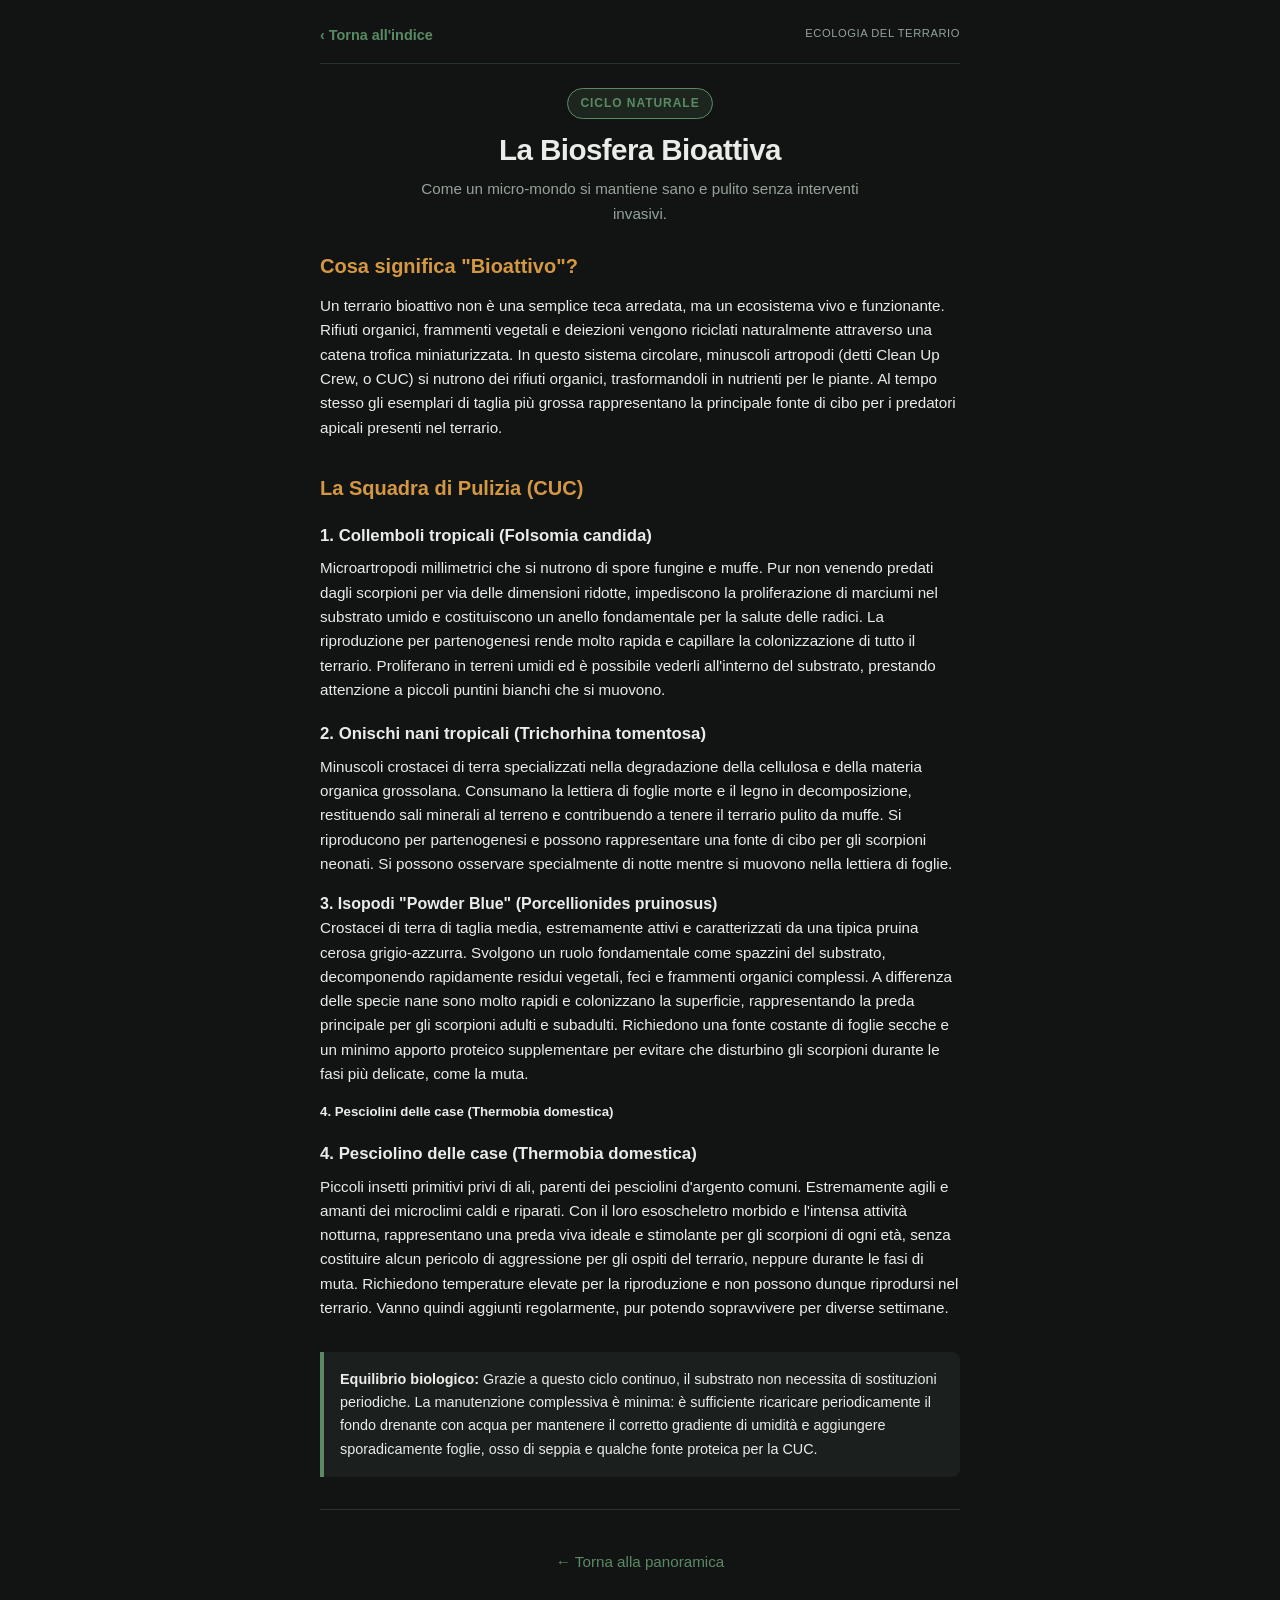
==== bioattivo.html @ d05fe0d4 "Update bioattivo.html" ====
<!DOCTYPE html>
<html lang="it">
<head>
  <meta charset="UTF-8">
  <meta name="viewport" content="width=device-width, initial-scale=1.0">
  <title>L'Ecosistema Bioattivo • Microfauna</title>
  <link rel="stylesheet" href="css/style.css">
</head>
<body>

  <div class="container page-content">
    <nav class="top-nav-bar">
      <a href="index.html" class="back-link">‹ Torna all'indice</a>
      <span class="status-label">Ecologia del Terrario</span>
    </nav>

    <header style="padding-top: 0;">
      <span class="badge-tag">Ciclo Naturale</span>
      <h1>La Biosfera Bioattiva</h1>
      <p class="subtitle">Come un micro-mondo si mantiene sano e pulito senza interventi invasivi.</p>
    </header>

    <main>
      <section>
        <h2>Cosa significa "Bioattivo"?</h2>
        <p>
          Un terrario bioattivo non è una semplice teca arredata, ma un ecosistema vivo e funzionante. 
          Rifiuti organici, frammenti vegetali e deiezioni vengono riciclati naturalmente attraverso 
          una catena trofica miniaturizzata.
          In questo sistema circolare, minuscoli artropodi (detti Clean Up Crew, o CUC) si nutrono dei 
          rifiuti organici, trasformandoli in nutrienti per le piante. Al tempo stesso gli esemplari di 
          taglia più grossa rappresentano la principale fonte di cibo per i predatori apicali presenti 
          nel terrario.
        </p>
      </section>

      <section>
        <h2>La Squadra di Pulizia (CUC)</h2>
        <h3>1. Collemboli tropicali (Folsomia candida)</h3>
        <p>
          Microartropodi millimetrici che si nutrono di spore fungine e muffe. Pur non venendo predati dagli scorpioni per via delle dimensioni ridotte, impediscono la proliferazione di marciumi nel substrato umido e costituiscono un anello fondamentale per la salute delle radici. La riproduzione per partenogenesi rende molto rapida e capillare la colonizzazione di tutto il terrario. Proliferano in terreni umidi ed è possibile vederli all'interno del substrato, prestando attenzione a piccoli puntini bianchi che si muovono. 
        </p>

        <h3>2. Onischi nani tropicali (Trichorhina tomentosa)</h3>
        <p>
          Minuscoli crostacei di terra specializzati nella degradazione della cellulosa e della materia organica grossolana. Consumano la lettiera di foglie morte e il legno in decomposizione, restituendo sali minerali al terreno e contribuendo a tenere il terrario pulito da muffe. Si riproducono per partenogenesi e possono rappresentare una fonte di cibo per gli scorpioni neonati. Si possono osservare specialmente di notte mentre si muovono nella lettiera di foglie.
        </p>

        <h4>3. Isopodi "Powder Blue" (Porcellionides pruinosus)</h4>
        <p>
          Crostacei di terra di taglia media, estremamente attivi e caratterizzati da una tipica pruina cerosa grigio-azzurra. Svolgono un ruolo fondamentale come spazzini del substrato, decomponendo rapidamente residui vegetali, feci e frammenti organici complessi. A differenza delle specie nane sono molto rapidi e colonizzano la superficie, rappresentando la preda principale per gli scorpioni adulti e subadulti. Richiedono una fonte costante di foglie secche e un minimo apporto proteico supplementare per evitare che disturbino gli scorpioni durante le fasi più delicate, come la muta.
        </p>

        <h5>4. Pesciolini delle case (Thermobia domestica)</h5>
        <p>
          <h3>4. Pesciolino delle case (Thermobia domestica)</h3>
        <p>
          Piccoli insetti primitivi privi di ali, parenti dei pesciolini d'argento comuni. Estremamente agili e amanti dei microclimi caldi e riparati. Con il loro esoscheletro morbido e l'intensa attività notturna, rappresentano una preda viva ideale e stimolante per gli scorpioni di ogni età, senza costituire alcun pericolo di aggressione per gli ospiti del terrario, neppure durante le fasi di muta. Richiedono temperature elevate per la riproduzione e non possono dunque riprodursi nel terrario. Vanno quindi aggiunti regolarmente, pur potendo sopravvivere per diverse settimane.
        </p>
      </section>

      <div class="callout-box">
        <strong>Equilibrio biologico:</strong> Grazie a questo ciclo continuo, il substrato non necessita di sostituzioni periodiche. La manutenzione complessiva è minima: è sufficiente ricaricare periodicamente il fondo drenante con acqua per mantenere il corretto gradiente di umidità e aggiungere sporadicamente foglie, osso di seppia e qualche fonte proteica per la CUC.
      </div>
    </main>

    <footer>
      <p><a href="index.html" style="color: var(--accent-moss); text-decoration: none;">← Torna alla panoramica</a></p>
    </footer>
  </div>

  <script src="js/main.js"></script>
</body>
</html>
---- css/style.css ----
/* ============================================================
   VARIABILI E RESET GLOBALE
   ============================================================ */
:root {
  --bg-primary: #121413;       /* Sfondo principale profondo */
  --bg-card: #1b1f1d;          /* Colore schede/card */
  --bg-card-hover: #232926;
  --accent-moss: #5a8a64;      /* Verde muschio */
  --accent-amber: #d49842;     /* Ambra / terracotta */
  --accent-slate: #7a8c82;     /* Grigio ardesia chiaro */
  --text-primary: #e9ece8;     /* Testo ad alto contrasto per smartphone */
  --text-muted: #95a39a;       /* Testo secondario */
  --border-subtle: #29332e;    /* Bordi divisori discreti */
  --font-family: -apple-system, BlinkMacSystemFont, "Segoe UI", Roboto, Helvetica, Arial, sans-serif;
  --radius-sm: 8px;
  --radius-md: 14px;
  --radius-lg: 20px;
  --shadow-subtle: 0 4px 20px rgba(0, 0, 0, 0.35);
}

* {
  box-sizing: border-box;
  margin: 0;
  padding: 0;
}

body {
  font-family: var(--font-family);
  background-color: var(--bg-primary);
  color: var(--text-primary);
  line-height: 1.6;
  -webkit-font-smoothing: antialiased;
}

/* ============================================================
   LAYOUT CONTAINER (MOBILE-FIRST)
   ============================================================ */
.container {
  max-width: 680px;
  margin: 0 auto;
  padding: 1.5rem 1.25rem 4rem 1.25rem;
}

/* ============================================================
   HEADER & TITOLI
   ============================================================ */
header {
  text-align: center;
  padding: 1.5rem 0;
}

.badge-tag {
  display: inline-block;
  padding: 0.3rem 0.8rem;
  background-color: rgba(90, 138, 100, 0.15);
  border: 1px solid var(--accent-moss);
  color: var(--accent-moss);
  font-size: 0.75rem;
  text-transform: uppercase;
  letter-spacing: 0.08em;
  font-weight: 700;
  border-radius: 999px;
  margin-bottom: 0.85rem;
}

header h1 {
  font-size: 1.85rem;
  font-weight: 700;
  letter-spacing: -0.02em;
  line-height: 1.25;
  color: var(--text-primary);
  margin-bottom: 0.5rem;
}

header p.subtitle {
  color: var(--text-muted);
  font-size: 0.95rem;
  max-width: 480px;
  margin: 0 auto;
}

/* ============================================================
   STATUS PILL (PARAMETRI RAPIDI)
   ============================================================ */
.status-pill-grid {
  display: grid;
  grid-template-columns: repeat(2, 1fr); /* Griglia 2x2 simmetrica */
  gap: 0.75rem;
  margin: 1.5rem 0;
}

.status-pill {
  background-color: var(--bg-card);
  border: 1px solid var(--border-subtle);
  border-radius: var(--radius-sm);
  padding: 0.7rem 0.4rem;
  text-align: center;
}

.status-label {
  font-size: 0.7rem;
  color: var(--text-muted);
  text-transform: uppercase;
  letter-spacing: 0.05em;
  display: block;
  margin-bottom: 0.2rem;
}

.status-val {
  font-size: 0.85rem;
  font-weight: 600;
  color: var(--accent-amber);
}

/* ============================================================
   CARD DI NAVIGAZIONE (HOME)
   ============================================================ */
.nav-menu {
  display: flex;
  flex-direction: column;
  gap: 1rem;
  margin-top: 1rem;
}

.nav-card {
  display: flex;
  align-items: center;
  background-color: var(--bg-card);
  border: 1px solid var(--border-subtle);
  border-radius: var(--radius-md);
  padding: 1.15rem;
  text-decoration: none;
  color: inherit;
  box-shadow: var(--shadow-subtle);
  transition: transform 0.15s ease, background-color 0.15s ease, border-color 0.15s ease;
}

.nav-card:active {
  transform: scale(0.98);
}

@media (hover: hover) {
  .nav-card:hover {
    background-color: var(--bg-card-hover);
    border-color: var(--accent-moss);
    transform: translateY(-2px);
  }
}

.nav-card-icon {
  width: 48px;
  height: 48px;
  min-width: 48px;
  background-color: rgba(90, 138, 100, 0.12);
  color: var(--accent-moss);
  border-radius: var(--radius-sm);
  display: flex;
  align-items: center;
  justify-content: center;
  font-size: 1.4rem;
  margin-right: 1rem;
}

.nav-card-body {
  flex: 1;
}

.nav-card-body h2 {
  font-size: 1.05rem;
  font-weight: 600;
  margin-bottom: 0.2rem;
  color: var(--text-primary);
}

.nav-card-body p {
  font-size: 0.85rem;
  color: var(--text-muted);
  line-height: 1.35;
}

.nav-card-arrow {
  color: var(--accent-slate);
  font-size: 1.3rem;
  padding-left: 0.5rem;
}

/* ============================================================
   NAVIGAZIONE INTERNA & CONTENUTI ARTICOLI
   ============================================================ */
.top-nav-bar {
  display: flex;
  align-items: center;
  justify-content: space-between;
  padding-bottom: 1rem;
  border-bottom: 1px solid var(--border-subtle);
  margin-bottom: 1.5rem;
}

.back-link {
  display: inline-flex;
  align-items: center;
  gap: 0.4rem;
  color: var(--accent-moss);
  text-decoration: none;
  font-size: 0.9rem;
  font-weight: 600;
}

.page-content section {
  margin-bottom: 2rem;
}

.page-content h2 {
  font-size: 1.25rem;
  font-weight: 700;
  color: var(--accent-amber);
  margin-bottom: 0.75rem;
}

.page-content h3 {
  font-size: 1.05rem;
  font-weight: 600;
  color: var(--text-primary);
  margin: 1.2rem 0 0.4rem 0;
}

.page-content p {
  margin-bottom: 0.9rem;
  color: var(--text-primary);
  font-size: 0.95rem;
}

.page-content ul, .page-content ol {
  margin: 0.5rem 0 1.2rem 1.3rem;
  font-size: 0.95rem;
}

.page-content li {
  margin-bottom: 0.35rem;
}

.callout-box {
  background-color: var(--bg-card);
  border-left: 4px solid var(--accent-moss);
  border-radius: 0 var(--radius-sm) var(--radius-sm) 0;
  padding: 1rem;
  margin: 1.25rem 0;
  font-size: 0.9rem;
}

/* ============================================================
   TIMELINE (DIARIO DEGLI ESCURSIONISTI)
   ============================================================ */
.timeline {
  position: relative;
  margin: 1.5rem 0;
  padding-left: 1.5rem;
  border-left: 2px solid var(--border-subtle);
}

.timeline-entry {
  position: relative;
  margin-bottom: 2rem;
}

.timeline-dot {
  position: absolute;
  left: calc(-1.5rem - 6px);
  top: 4px;
  width: 10px;
  height: 10px;
  border-radius: 50%;
  background-color: var(--accent-amber);
  box-shadow: 0 0 0 4px var(--bg-primary);
}

.timeline-date {
  font-size: 0.75rem;
  text-transform: uppercase;
  letter-spacing: 0.08em;
  color: var(--accent-amber);
  font-weight: 700;
  margin-bottom: 0.25rem;
}

.timeline-title {
  font-size: 1.1rem;
  font-weight: 600;
  margin-bottom: 0.4rem;
}

/* ============================================================
   FOOTER
   ============================================================ */
footer {
  text-align: center;
  padding: 2.5rem 0 1rem 0;
  border-top: 1px solid var(--border-subtle);
  margin-top: 2rem;
  font-size: 0.8rem;
  color: var(--text-muted);
}
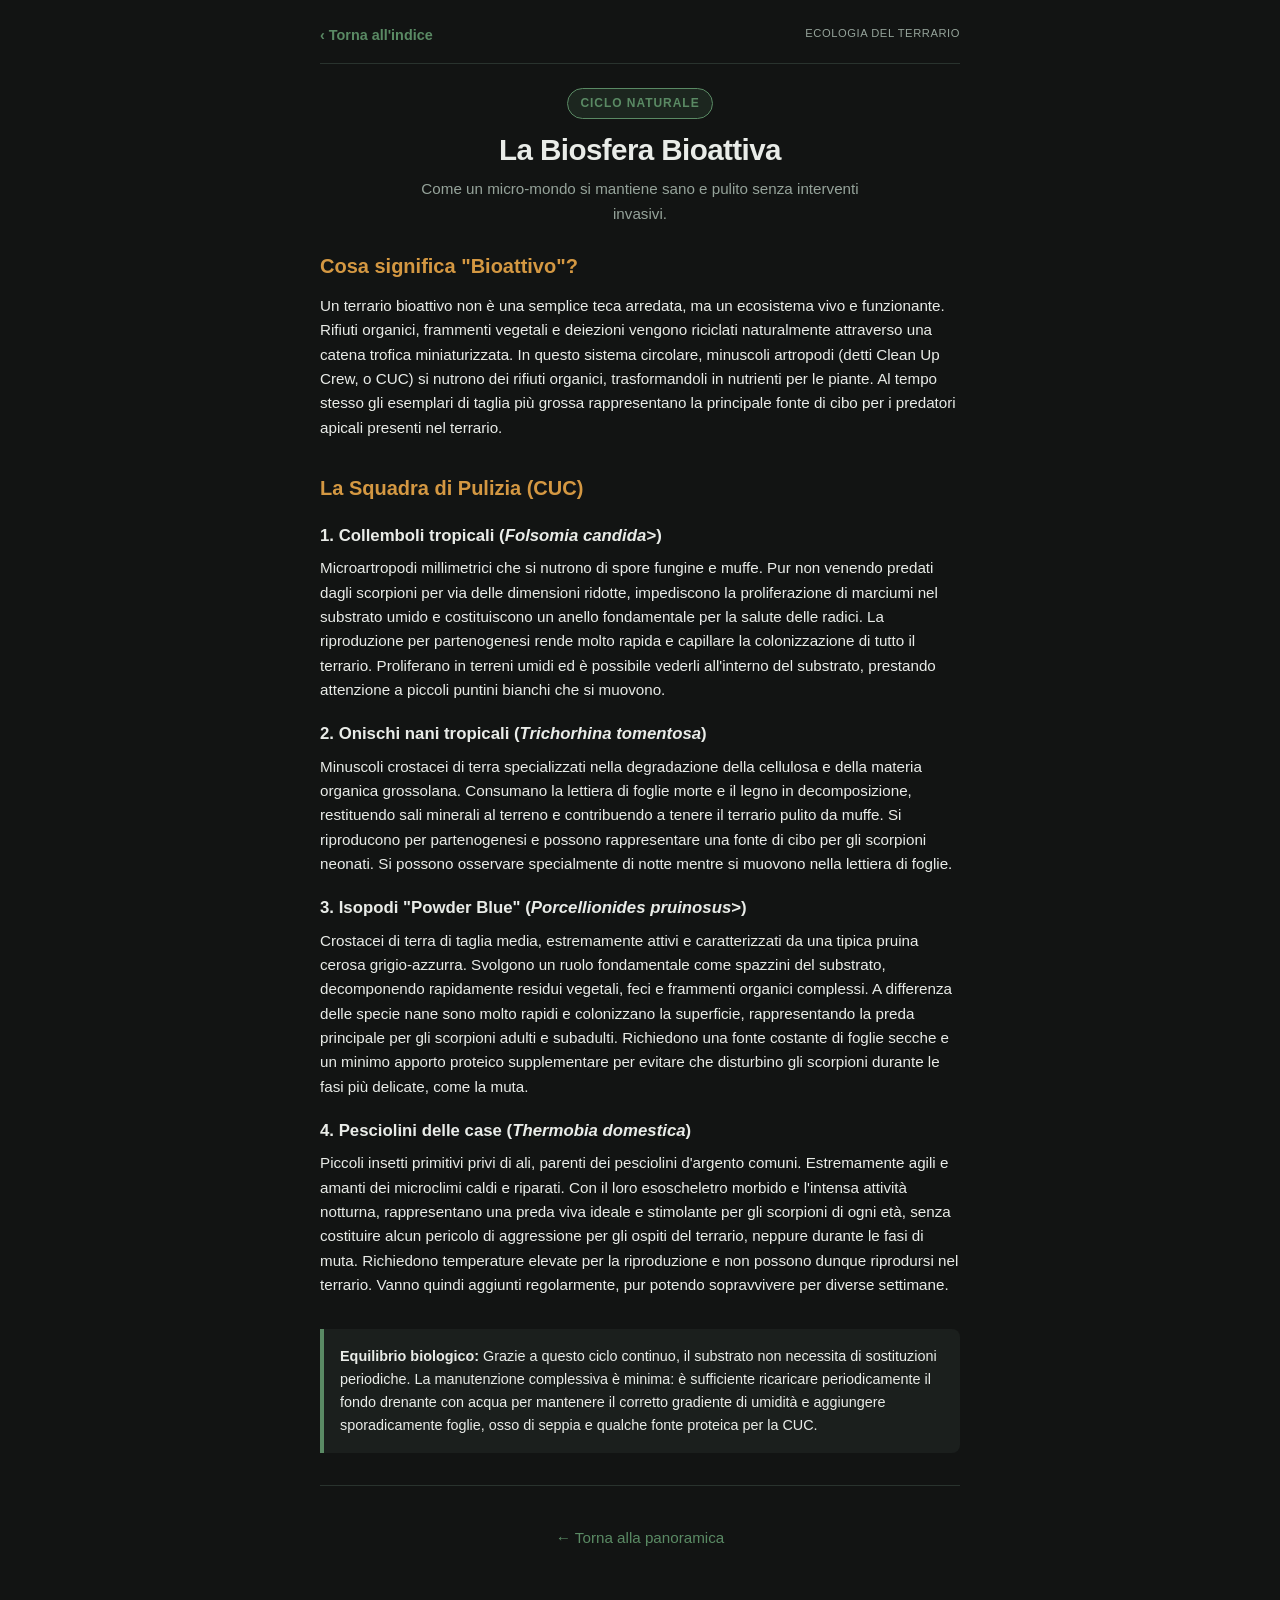
==== commit 7403284b: "Update bioattivo.html" ====
--- a/bioattivo.html
+++ b/bioattivo.html
@@ -36,24 +36,22 @@
 
       <section>
         <h2>La Squadra di Pulizia (CUC)</h2>
-        <h3>1. Collemboli tropicali (Folsomia candida)</h3>
+        <h3>1. Collemboli tropicali (<em>Folsomia candida</em>>)</h3>
         <p>
           Microartropodi millimetrici che si nutrono di spore fungine e muffe. Pur non venendo predati dagli scorpioni per via delle dimensioni ridotte, impediscono la proliferazione di marciumi nel substrato umido e costituiscono un anello fondamentale per la salute delle radici. La riproduzione per partenogenesi rende molto rapida e capillare la colonizzazione di tutto il terrario. Proliferano in terreni umidi ed è possibile vederli all'interno del substrato, prestando attenzione a piccoli puntini bianchi che si muovono. 
         </p>
 
-        <h3>2. Onischi nani tropicali (Trichorhina tomentosa)</h3>
+        <h3>2. Onischi nani tropicali (<em>Trichorhina tomentosa</em>)</h3>
         <p>
           Minuscoli crostacei di terra specializzati nella degradazione della cellulosa e della materia organica grossolana. Consumano la lettiera di foglie morte e il legno in decomposizione, restituendo sali minerali al terreno e contribuendo a tenere il terrario pulito da muffe. Si riproducono per partenogenesi e possono rappresentare una fonte di cibo per gli scorpioni neonati. Si possono osservare specialmente di notte mentre si muovono nella lettiera di foglie.
         </p>
 
-        <h4>3. Isopodi "Powder Blue" (Porcellionides pruinosus)</h4>
+        <h3>3. Isopodi "Powder Blue" (<em>Porcellionides pruinosus</em>>)</h3>
         <p>
           Crostacei di terra di taglia media, estremamente attivi e caratterizzati da una tipica pruina cerosa grigio-azzurra. Svolgono un ruolo fondamentale come spazzini del substrato, decomponendo rapidamente residui vegetali, feci e frammenti organici complessi. A differenza delle specie nane sono molto rapidi e colonizzano la superficie, rappresentando la preda principale per gli scorpioni adulti e subadulti. Richiedono una fonte costante di foglie secche e un minimo apporto proteico supplementare per evitare che disturbino gli scorpioni durante le fasi più delicate, come la muta.
         </p>
 
-        <h5>4. Pesciolini delle case (Thermobia domestica)</h5>
-        <p>
-          <h3>4. Pesciolino delle case (Thermobia domestica)</h3>
+        <h3>4. Pesciolini delle case (<em>Thermobia domestica</em>)</h3>
         <p>
           Piccoli insetti primitivi privi di ali, parenti dei pesciolini d'argento comuni. Estremamente agili e amanti dei microclimi caldi e riparati. Con il loro esoscheletro morbido e l'intensa attività notturna, rappresentano una preda viva ideale e stimolante per gli scorpioni di ogni età, senza costituire alcun pericolo di aggressione per gli ospiti del terrario, neppure durante le fasi di muta. Richiedono temperature elevate per la riproduzione e non possono dunque riprodursi nel terrario. Vanno quindi aggiunti regolarmente, pur potendo sopravvivere per diverse settimane.
         </p>
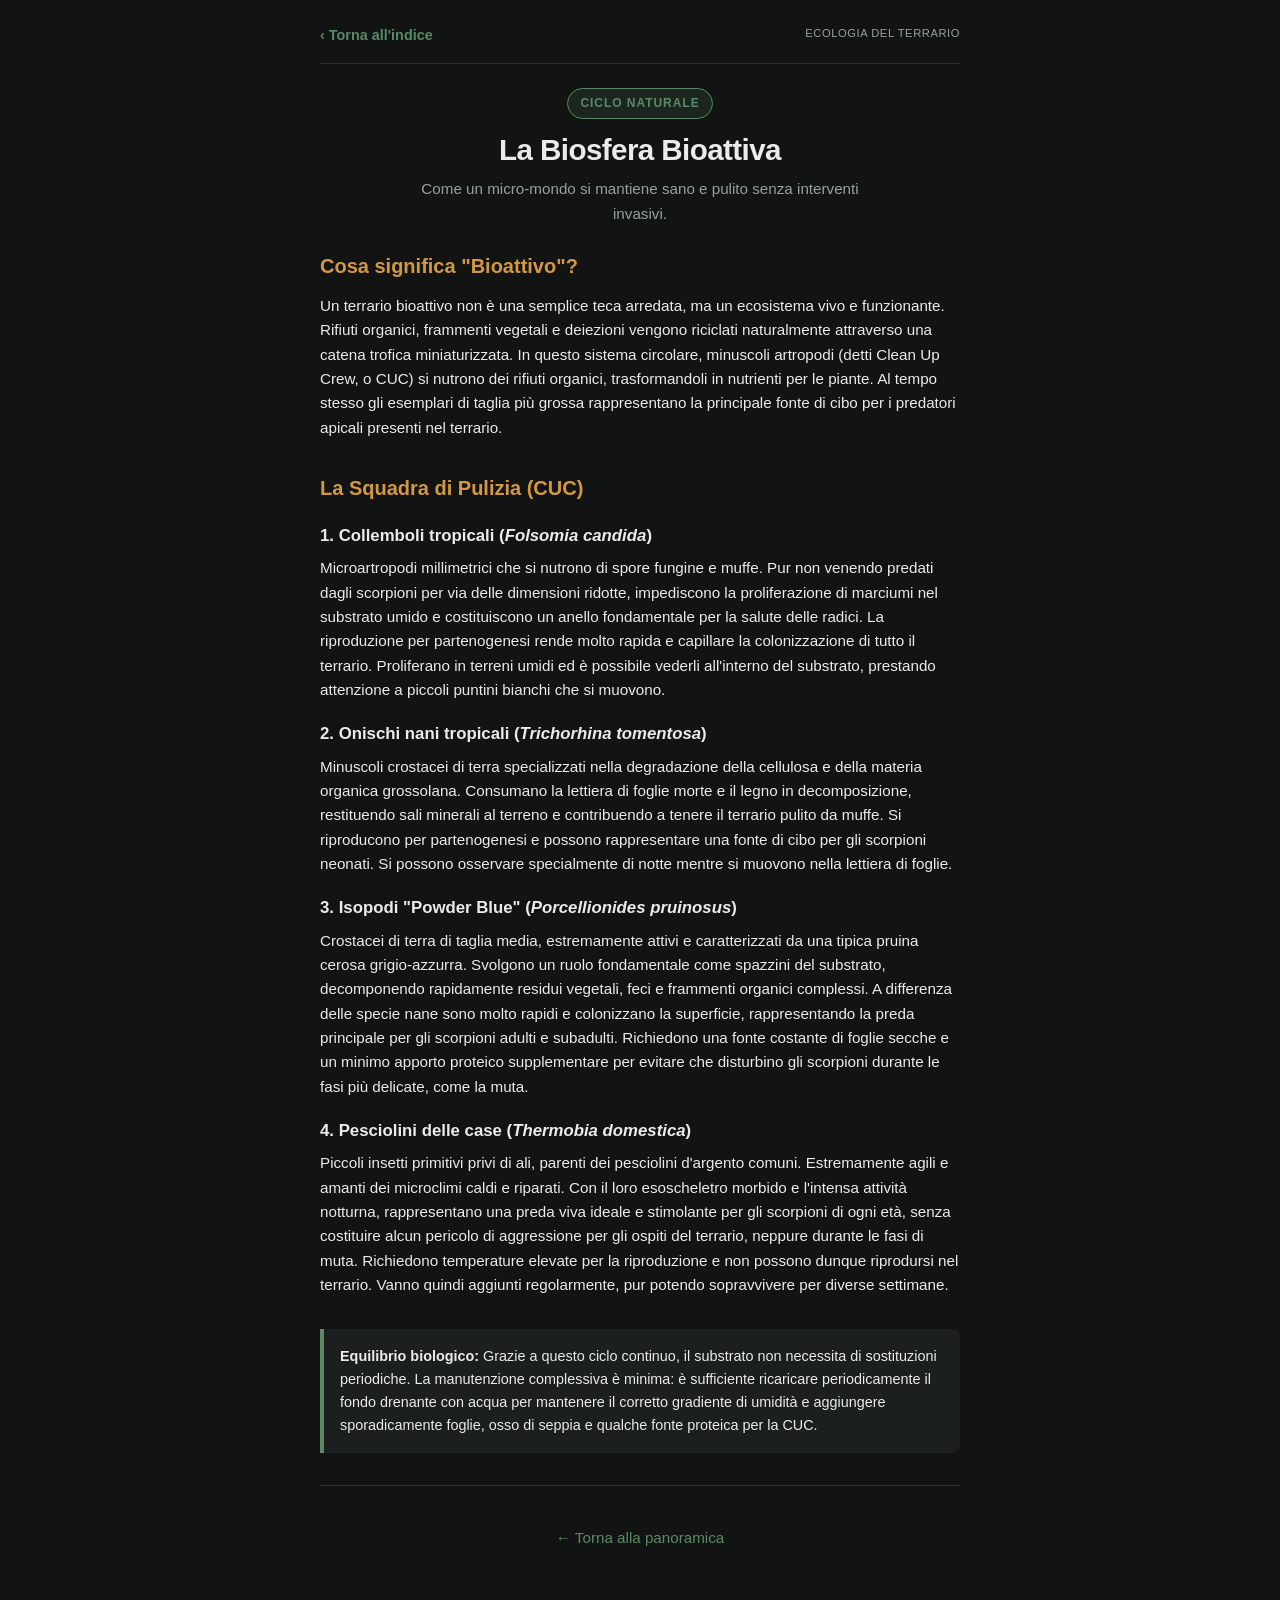
==== commit c7d5b9fe: "Update bioattivo.html" ====
--- a/bioattivo.html
+++ b/bioattivo.html
@@ -36,7 +36,7 @@
 
       <section>
         <h2>La Squadra di Pulizia (CUC)</h2>
-        <h3>1. Collemboli tropicali (<em>Folsomia candida</em>>)</h3>
+        <h3>1. Collemboli tropicali (<em>Folsomia candida</em>)</h3>
         <p>
           Microartropodi millimetrici che si nutrono di spore fungine e muffe. Pur non venendo predati dagli scorpioni per via delle dimensioni ridotte, impediscono la proliferazione di marciumi nel substrato umido e costituiscono un anello fondamentale per la salute delle radici. La riproduzione per partenogenesi rende molto rapida e capillare la colonizzazione di tutto il terrario. Proliferano in terreni umidi ed è possibile vederli all'interno del substrato, prestando attenzione a piccoli puntini bianchi che si muovono. 
         </p>
@@ -46,7 +46,7 @@
           Minuscoli crostacei di terra specializzati nella degradazione della cellulosa e della materia organica grossolana. Consumano la lettiera di foglie morte e il legno in decomposizione, restituendo sali minerali al terreno e contribuendo a tenere il terrario pulito da muffe. Si riproducono per partenogenesi e possono rappresentare una fonte di cibo per gli scorpioni neonati. Si possono osservare specialmente di notte mentre si muovono nella lettiera di foglie.
         </p>
 
-        <h3>3. Isopodi "Powder Blue" (<em>Porcellionides pruinosus</em>>)</h3>
+        <h3>3. Isopodi "Powder Blue" (<em>Porcellionides pruinosus</em>)</h3>
         <p>
           Crostacei di terra di taglia media, estremamente attivi e caratterizzati da una tipica pruina cerosa grigio-azzurra. Svolgono un ruolo fondamentale come spazzini del substrato, decomponendo rapidamente residui vegetali, feci e frammenti organici complessi. A differenza delle specie nane sono molto rapidi e colonizzano la superficie, rappresentando la preda principale per gli scorpioni adulti e subadulti. Richiedono una fonte costante di foglie secche e un minimo apporto proteico supplementare per evitare che disturbino gli scorpioni durante le fasi più delicate, come la muta.
         </p>
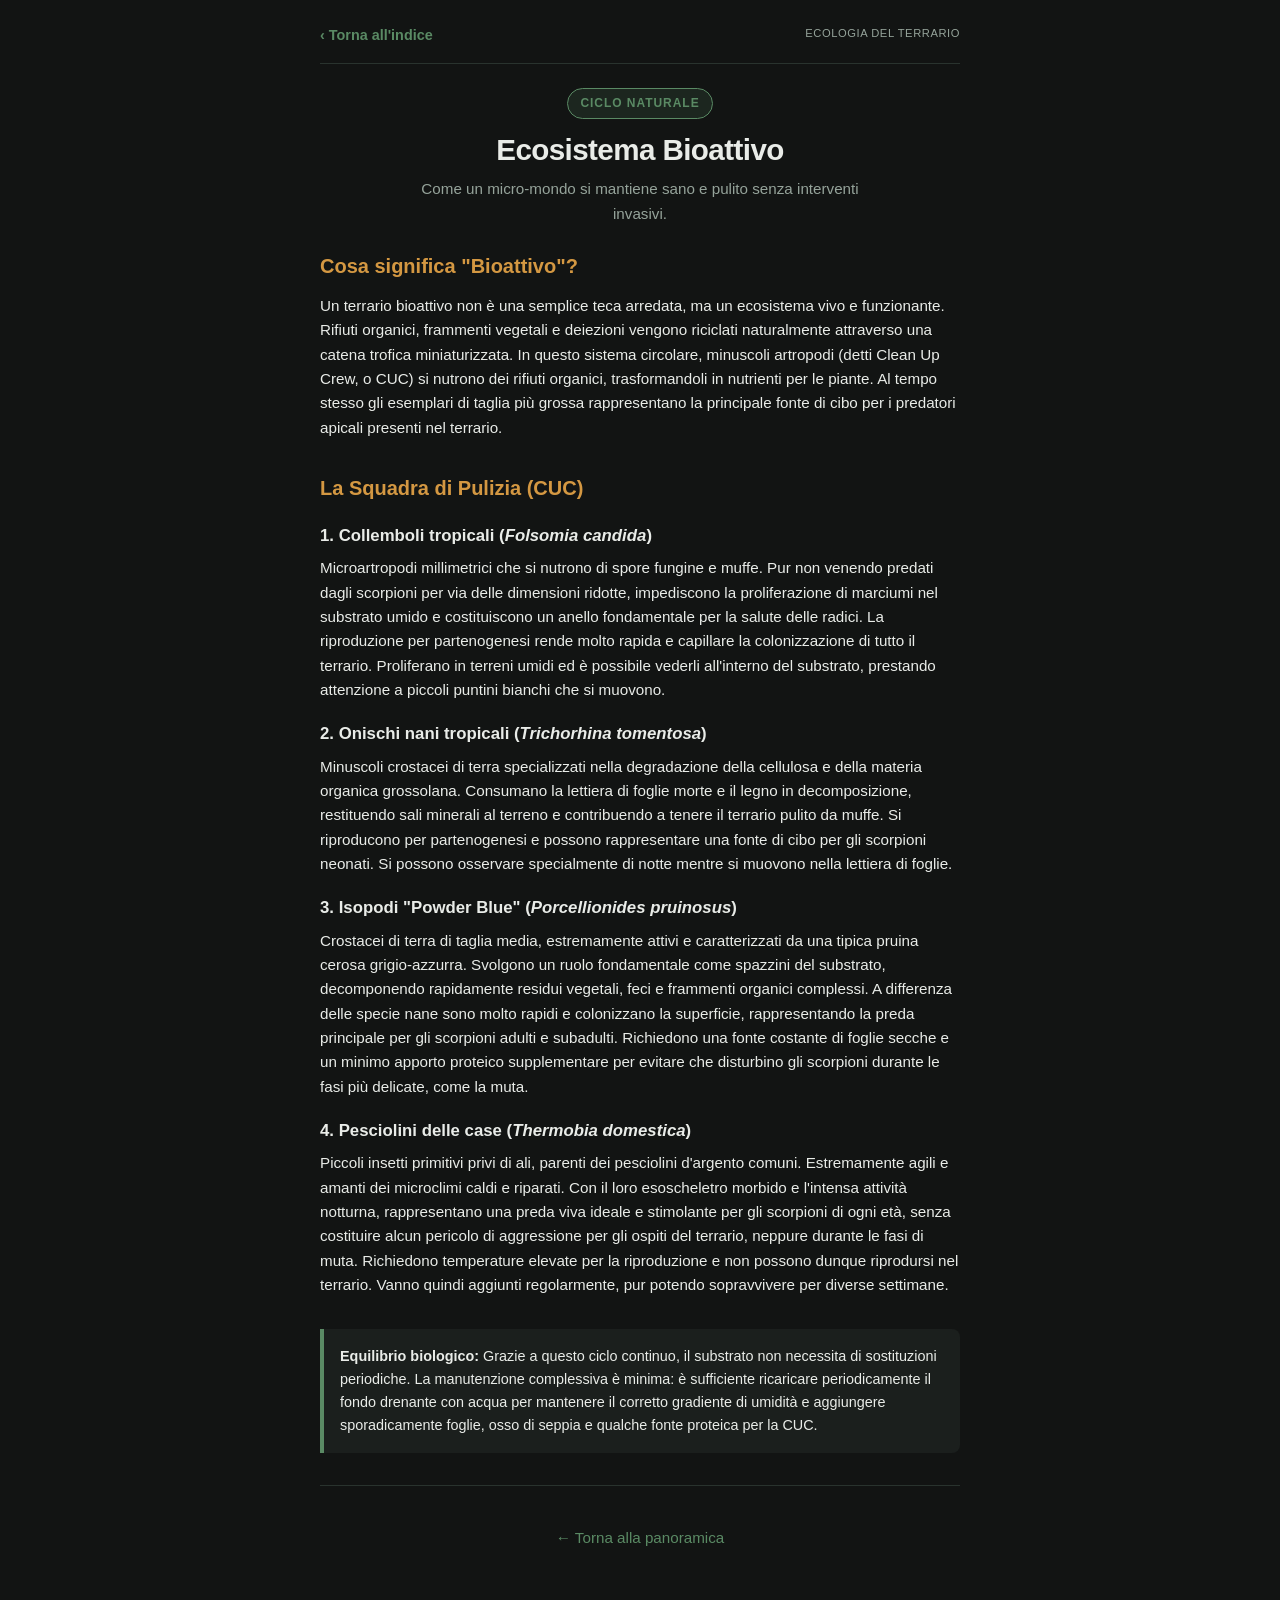
==== commit d0bde733: "Update bioattivo.html" ====
--- a/bioattivo.html
+++ b/bioattivo.html
@@ -16,7 +16,7 @@
 
     <header style="padding-top: 0;">
       <span class="badge-tag">Ciclo Naturale</span>
-      <h1>La Biosfera Bioattiva</h1>
+      <h1>Ecosistema Bioattivo</h1>
       <p class="subtitle">Come un micro-mondo si mantiene sano e pulito senza interventi invasivi.</p>
     </header>
 
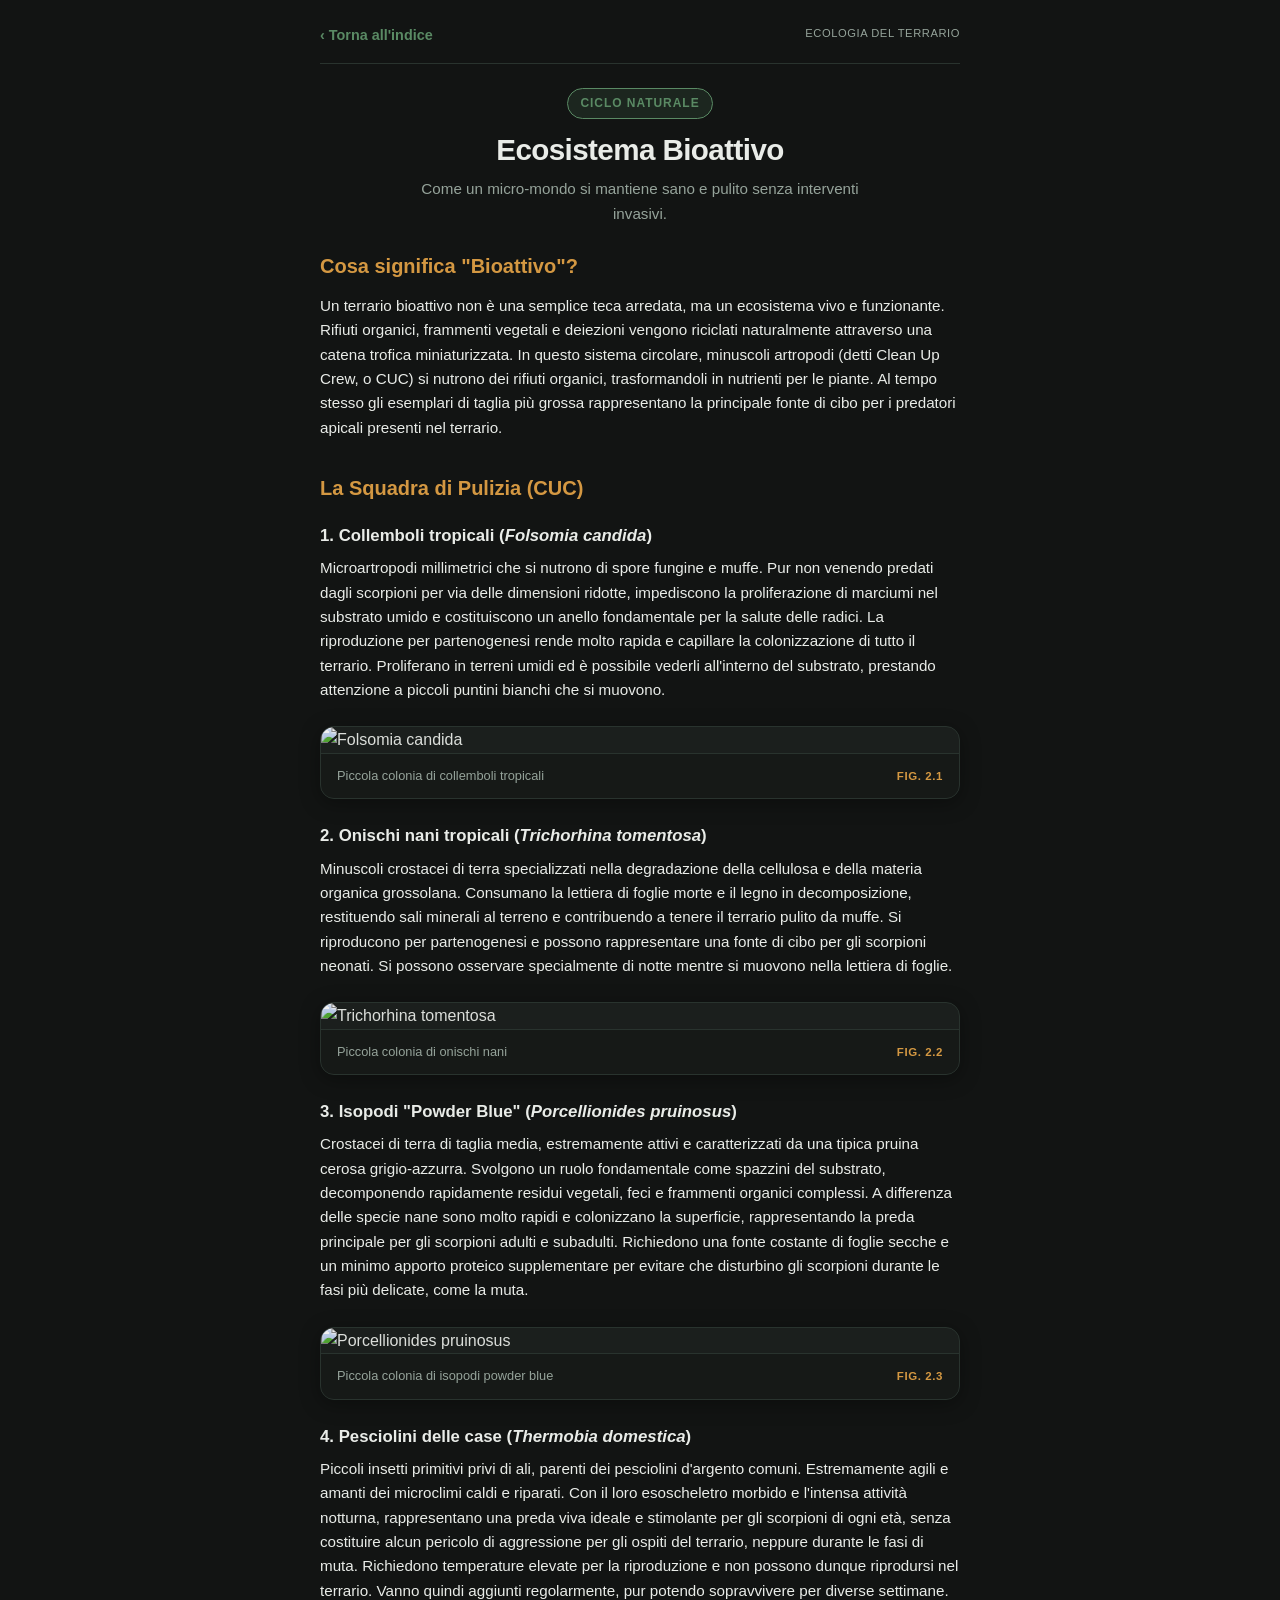
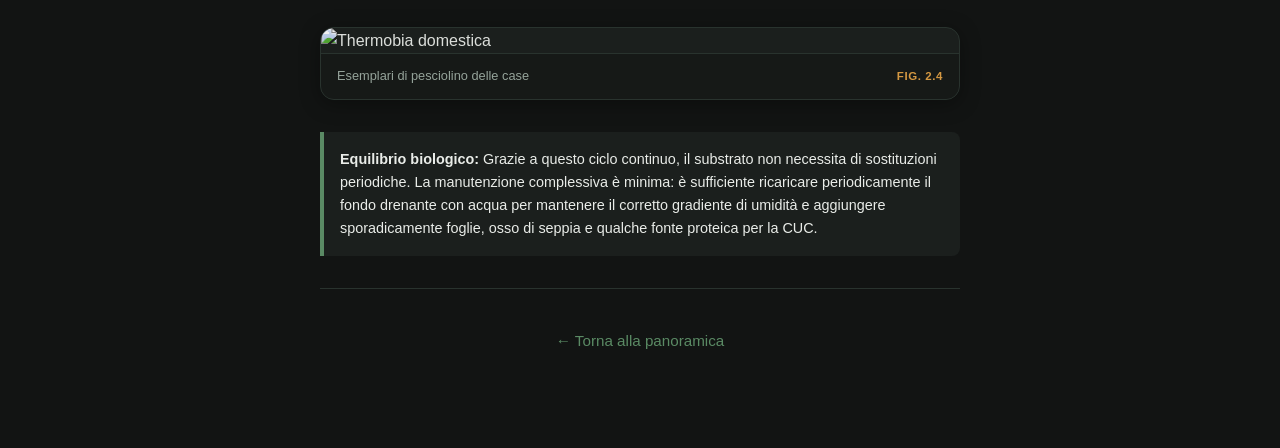
==== commit d93e8adf: "Update bioattivo.html" ====
--- a/bioattivo.html
+++ b/bioattivo.html
@@ -40,21 +40,49 @@
         <p>
           Microartropodi millimetrici che si nutrono di spore fungine e muffe. Pur non venendo predati dagli scorpioni per via delle dimensioni ridotte, impediscono la proliferazione di marciumi nel substrato umido e costituiscono un anello fondamentale per la salute delle radici. La riproduzione per partenogenesi rende molto rapida e capillare la colonizzazione di tutto il terrario. Proliferano in terreni umidi ed è possibile vederli all'interno del substrato, prestando attenzione a piccoli puntini bianchi che si muovono. 
         </p>
+        <figure class="field-figure">
+          <img src="img/collemboli.jpg" alt="Folsomia candida" loading="lazy">
+          <figcaption class="field-caption">
+            <span>Piccola colonia di collemboli tropicali</span>
+            <span class="fig-id">Fig. 2.1</span>
+          </figcaption>
+        </figure>
 
         <h3>2. Onischi nani tropicali (<em>Trichorhina tomentosa</em>)</h3>
         <p>
           Minuscoli crostacei di terra specializzati nella degradazione della cellulosa e della materia organica grossolana. Consumano la lettiera di foglie morte e il legno in decomposizione, restituendo sali minerali al terreno e contribuendo a tenere il terrario pulito da muffe. Si riproducono per partenogenesi e possono rappresentare una fonte di cibo per gli scorpioni neonati. Si possono osservare specialmente di notte mentre si muovono nella lettiera di foglie.
         </p>
+        <figure class="field-figure">
+          <img src="img/onischi_bianchi.jpg" alt="Trichorhina tomentosa" loading="lazy">
+          <figcaption class="field-caption">
+            <span>Piccola colonia di onischi nani</span>
+            <span class="fig-id">Fig. 2.2</span>
+          </figcaption>
+        </figure>
 
         <h3>3. Isopodi "Powder Blue" (<em>Porcellionides pruinosus</em>)</h3>
         <p>
           Crostacei di terra di taglia media, estremamente attivi e caratterizzati da una tipica pruina cerosa grigio-azzurra. Svolgono un ruolo fondamentale come spazzini del substrato, decomponendo rapidamente residui vegetali, feci e frammenti organici complessi. A differenza delle specie nane sono molto rapidi e colonizzano la superficie, rappresentando la preda principale per gli scorpioni adulti e subadulti. Richiedono una fonte costante di foglie secche e un minimo apporto proteico supplementare per evitare che disturbino gli scorpioni durante le fasi più delicate, come la muta.
         </p>
+        <figure class="field-figure">
+          <img src="img/porcellionides-pruinosus-powder-blue.jpg" alt="Porcellionides pruinosus" loading="lazy">
+          <figcaption class="field-caption">
+            <span>Piccola colonia di isopodi powder blue</span>
+            <span class="fig-id">Fig. 2.3</span>
+          </figcaption>
+        </figure>
 
         <h3>4. Pesciolini delle case (<em>Thermobia domestica</em>)</h3>
         <p>
           Piccoli insetti primitivi privi di ali, parenti dei pesciolini d'argento comuni. Estremamente agili e amanti dei microclimi caldi e riparati. Con il loro esoscheletro morbido e l'intensa attività notturna, rappresentano una preda viva ideale e stimolante per gli scorpioni di ogni età, senza costituire alcun pericolo di aggressione per gli ospiti del terrario, neppure durante le fasi di muta. Richiedono temperature elevate per la riproduzione e non possono dunque riprodursi nel terrario. Vanno quindi aggiunti regolarmente, pur potendo sopravvivere per diverse settimane.
         </p>
+        <figure class="field-figure">
+          <img src="img/Pesciolino delle case.jpeg" alt="Thermobia domestica" loading="lazy">
+          <figcaption class="field-caption">
+            <span>Esemplari di pesciolino delle case</span>
+            <span class="fig-id">Fig. 2.4</span>
+          </figcaption>
+        </figure>
       </section>
 
       <div class="callout-box">
--- a/css/style.css
+++ b/css/style.css
@@ -300,3 +300,118 @@
   font-size: 0.8rem;
   color: var(--text-muted);
 }
+
+/* ============================================================
+   TAVOLE FOTOGRAFICHE & FIGURE (STILE TACQUINO)
+   ============================================================ */
+.field-figure {
+  margin: 1.5rem 0;
+  background-color: var(--bg-card);
+  border: 1px solid var(--border-subtle);
+  border-radius: var(--radius-md);
+  overflow: hidden;
+  box-shadow: var(--shadow-subtle);
+}
+
+.field-figure img {
+  display: block;
+  width: 100%;
+  height: auto;
+  max-height: 380px;
+  object-fit: cover;
+  /* Armonizza le immagini luminose con il tema scuro */
+  filter: brightness(0.92) contrast(1.05);
+  transition: filter 0.3s ease, transform 0.3s ease;
+}
+
+/* Leggero tocco interattivo al tap o hover */
+@media (hover: hover) {
+  .field-figure:hover img {
+    filter: brightness(1) contrast(1);
+    transform: scale(1.01);
+  }
+}
+
+/* Didascalia stile appunto scientifico */
+.field-caption {
+  padding: 0.75rem 1rem;
+  font-size: 0.8rem;
+  color: var(--text-muted);
+  border-top: 1px solid var(--border-subtle);
+  background-color: rgba(0, 0, 0, 0.2);
+  display: flex;
+  justify-content: space-between;
+  align-items: center;
+}
+
+.field-caption span.fig-id {
+  color: var(--accent-amber);
+  font-weight: 700;
+  text-transform: uppercase;
+  letter-spacing: 0.05em;
+  font-size: 0.72rem;
+}
+
+/* ============================================================
+   WIDGET AUDIO AMBIENTALE (SCHEDA SPECIE)
+   ============================================================ */
+.audio-card {
+  display: flex;
+  align-items: center;
+  justify-content: space-between;
+  background-color: var(--bg-card);
+  border: 1px solid var(--border-subtle);
+  border-radius: var(--radius-md);
+  padding: 0.9rem 1.1rem;
+  margin: 1.25rem 0 1.75rem 0;
+  box-shadow: var(--shadow-subtle);
+}
+
+.audio-card-info {
+  display: flex;
+  align-items: center;
+  gap: 0.75rem;
+}
+
+.audio-icon {
+  font-size: 1.3rem;
+}
+
+.audio-text h4 {
+  font-size: 0.9rem;
+  font-weight: 600;
+  color: var(--text-primary);
+  margin-bottom: 0.15rem;
+}
+
+.audio-text p {
+  font-size: 0.75rem;
+  color: var(--text-muted);
+  margin: 0;
+}
+
+.audio-play-btn {
+  background-color: rgba(90, 138, 100, 0.15);
+  border: 1px solid var(--accent-moss);
+  color: var(--accent-moss);
+  border-radius: 999px;
+  padding: 0.45rem 0.9rem;
+  font-size: 0.8rem;
+  font-weight: 700;
+  cursor: pointer;
+  display: inline-flex;
+  align-items: center;
+  gap: 0.4rem;
+  font-family: inherit;
+  transition: all 0.2s ease;
+}
+
+.audio-play-btn:active {
+  transform: scale(0.96);
+}
+
+.audio-play-btn.is-playing {
+  background-color: rgba(212, 152, 66, 0.15);
+  border-color: var(--accent-amber);
+  color: var(--accent-amber);
+}
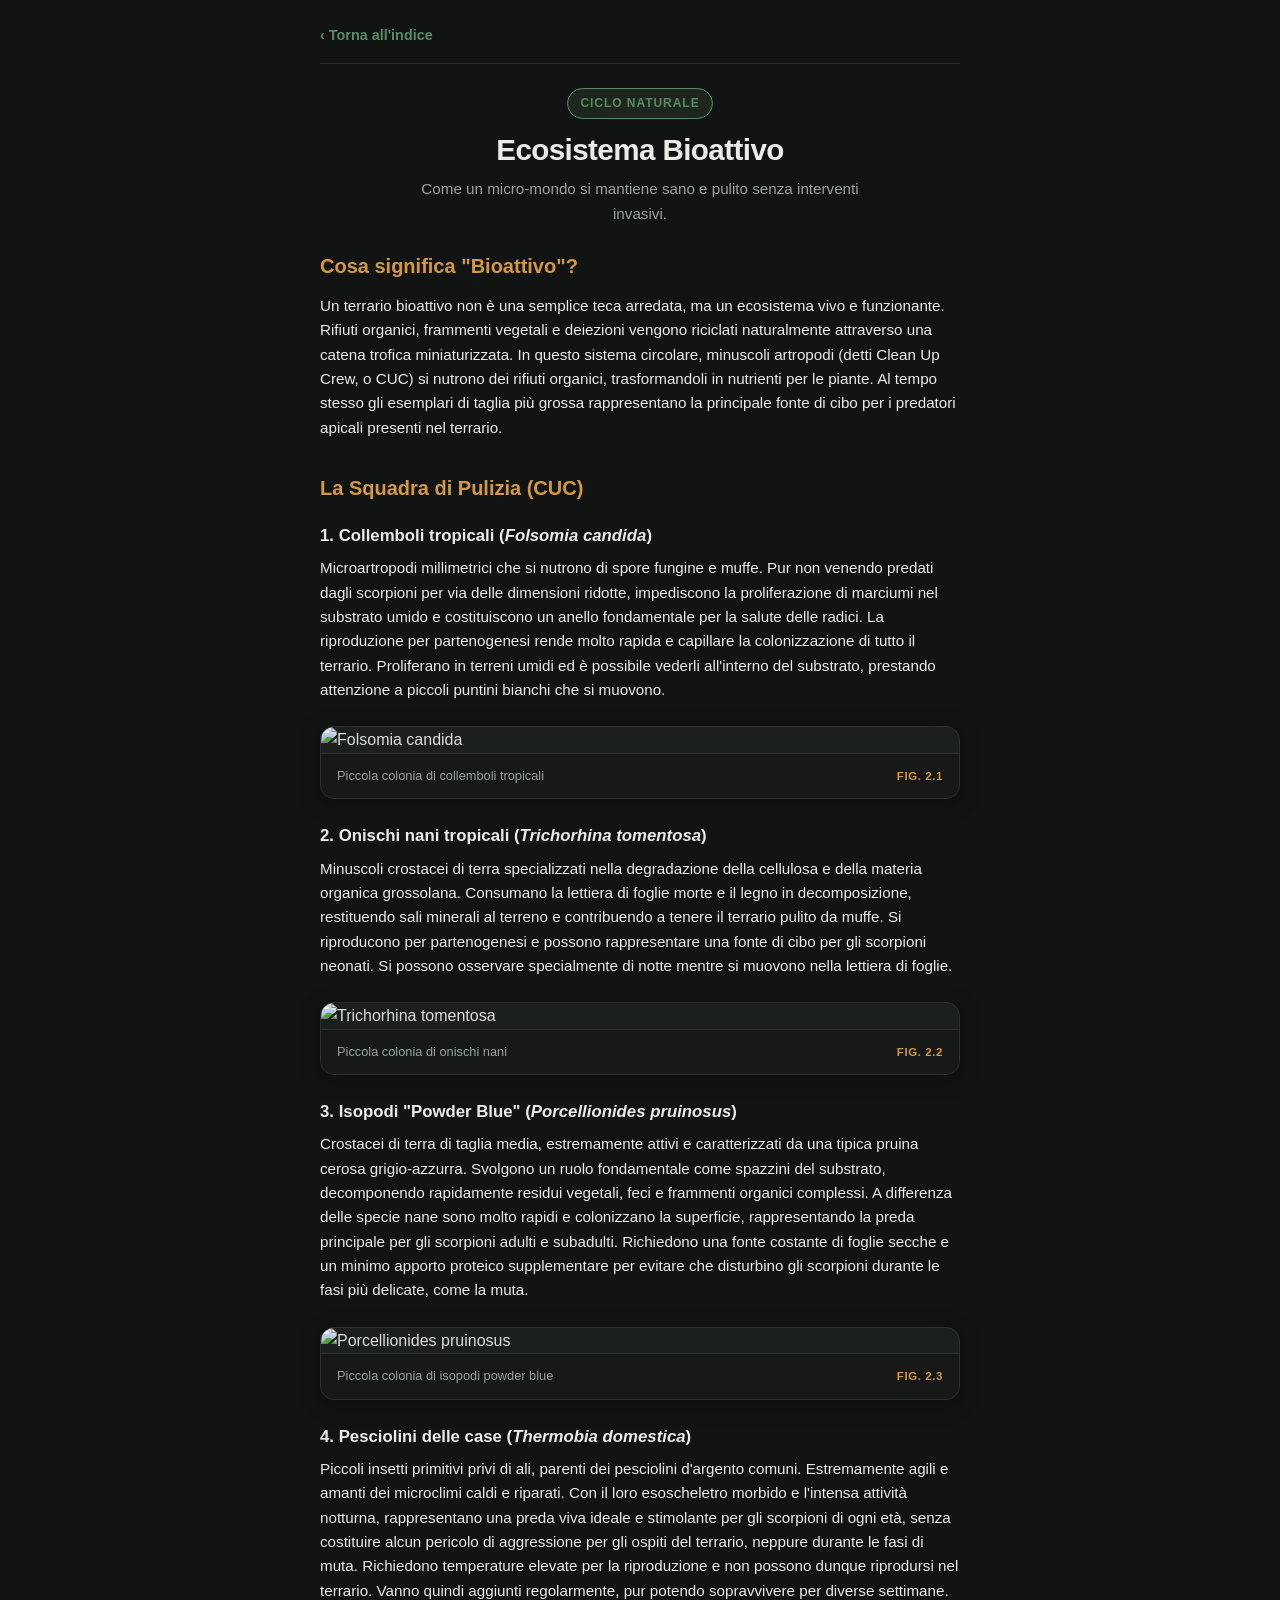
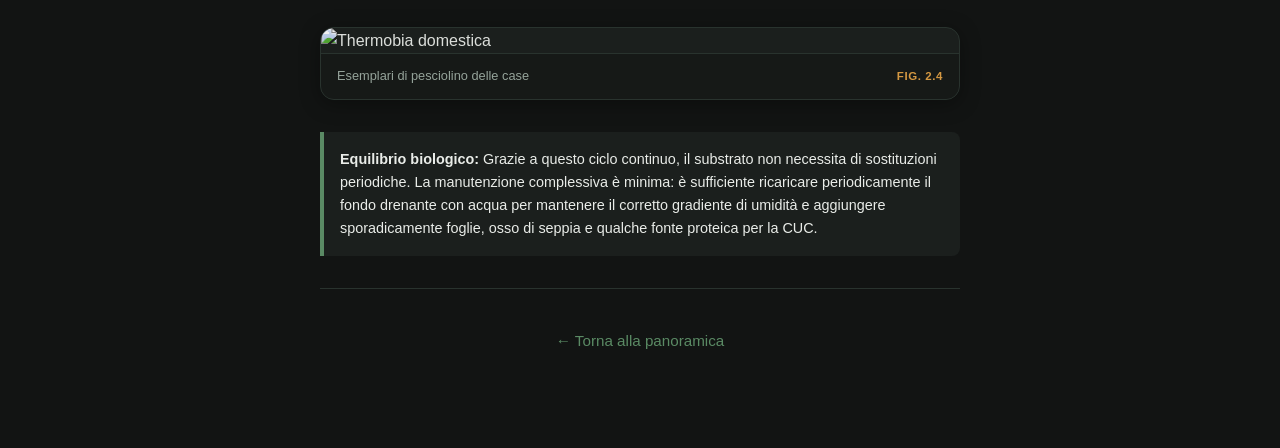
==== commit 1836f73c: "Update bioattivo.html" ====
--- a/bioattivo.html
+++ b/bioattivo.html
@@ -11,7 +11,6 @@
   <div class="container page-content">
     <nav class="top-nav-bar">
       <a href="index.html" class="back-link">‹ Torna all'indice</a>
-      <span class="status-label">Ecologia del Terrario</span>
     </nav>
 
     <header style="padding-top: 0;">
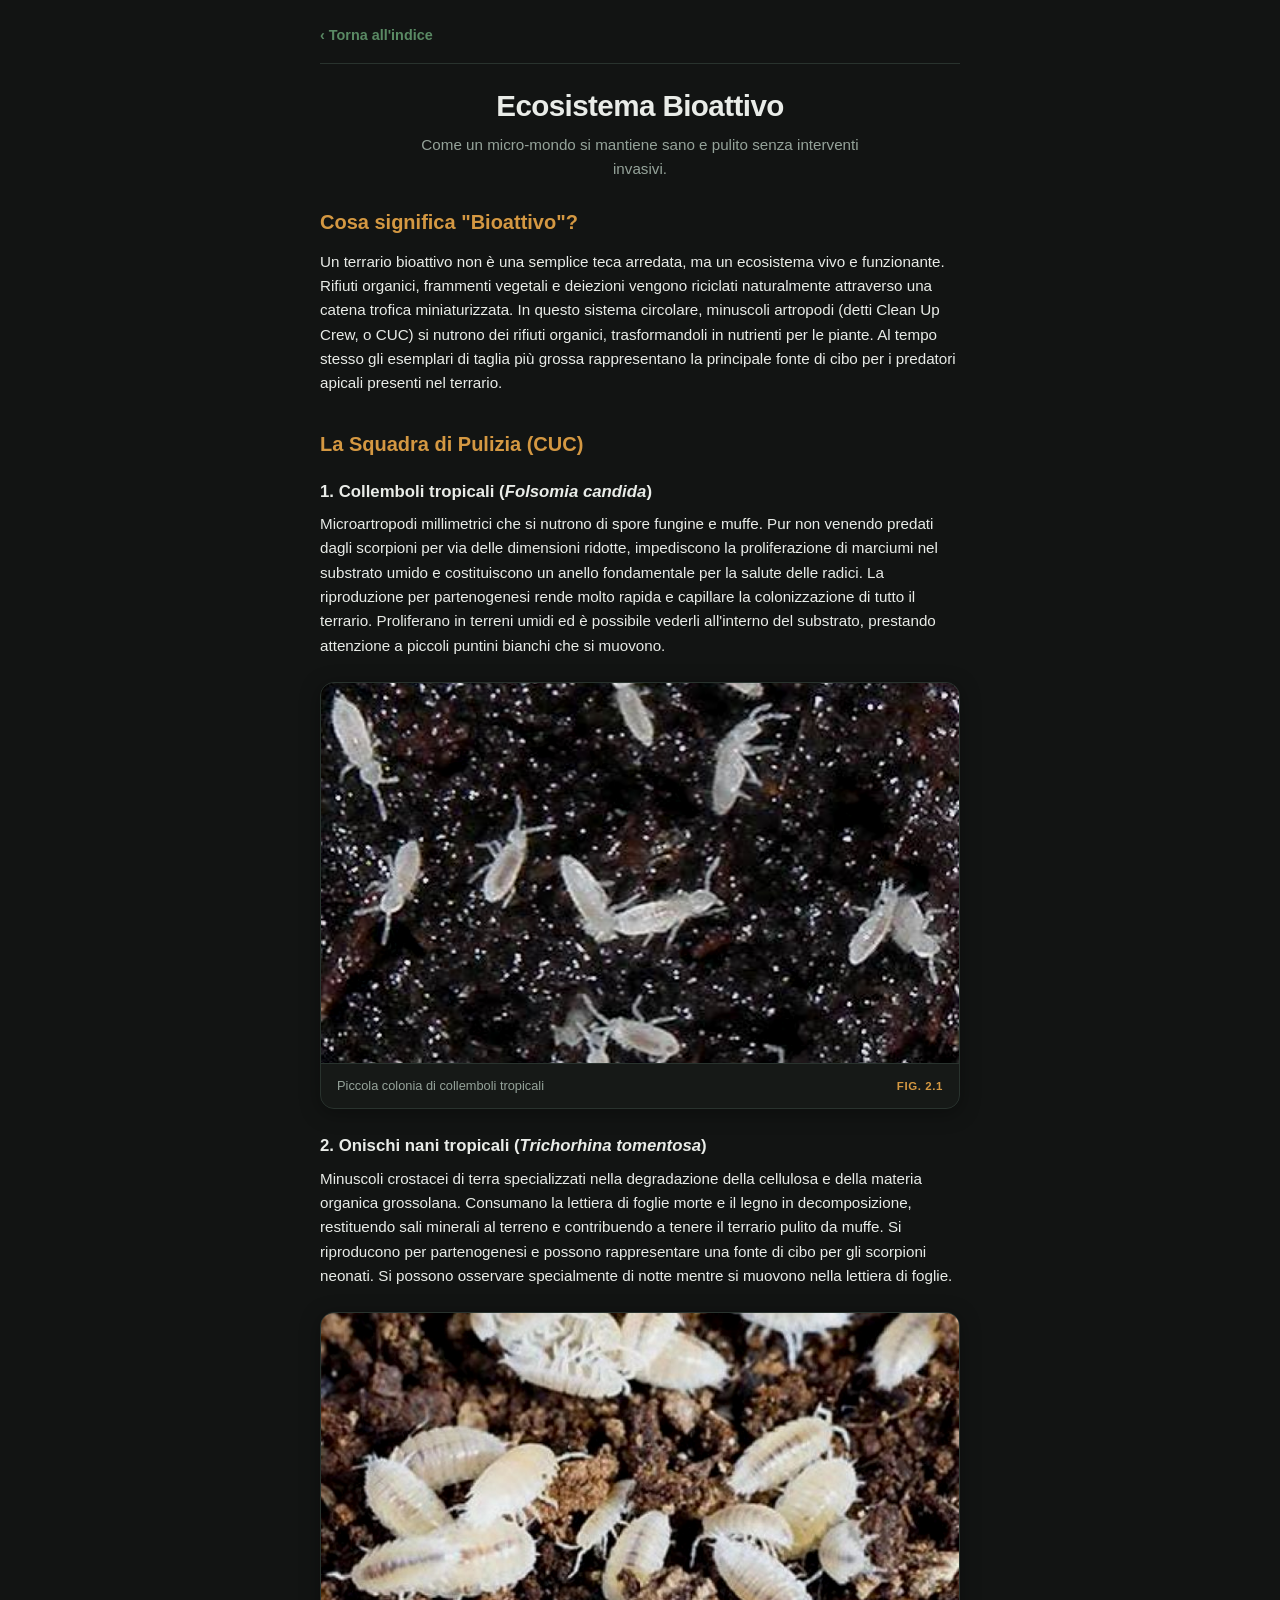
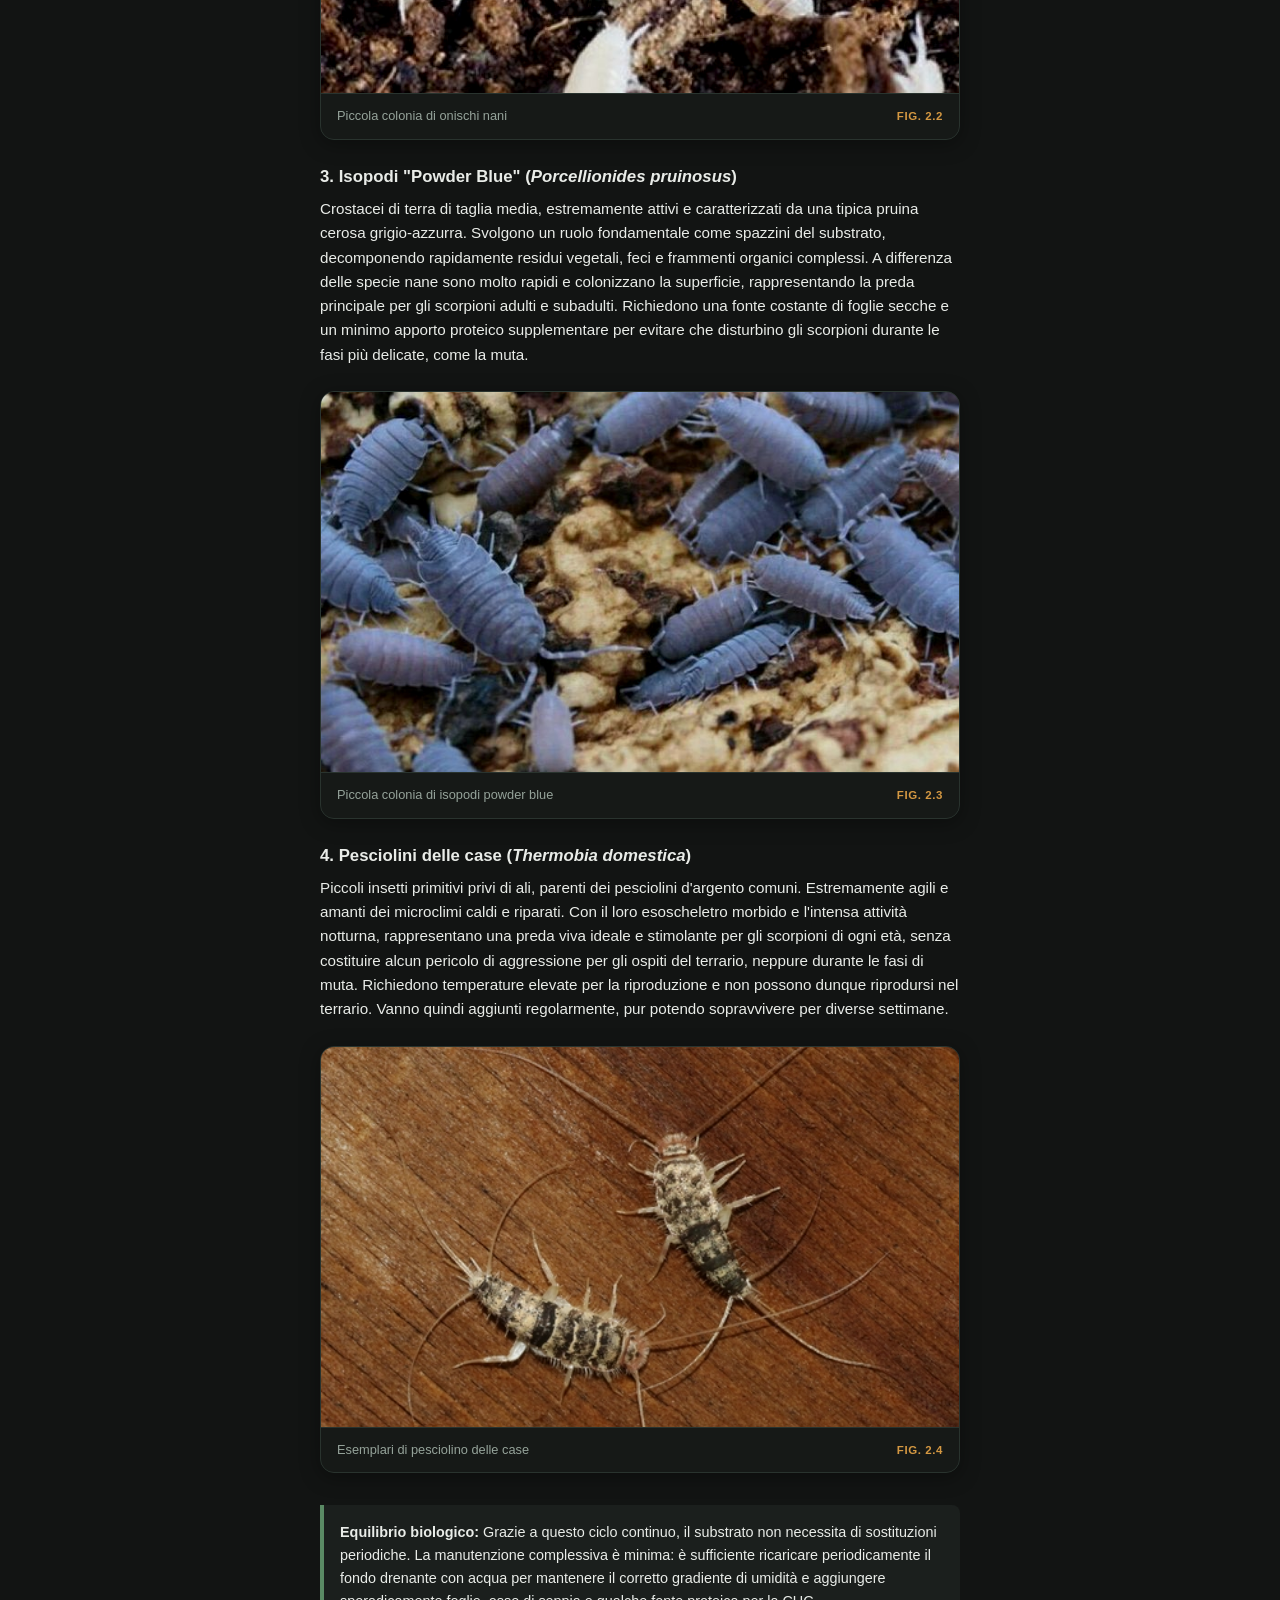
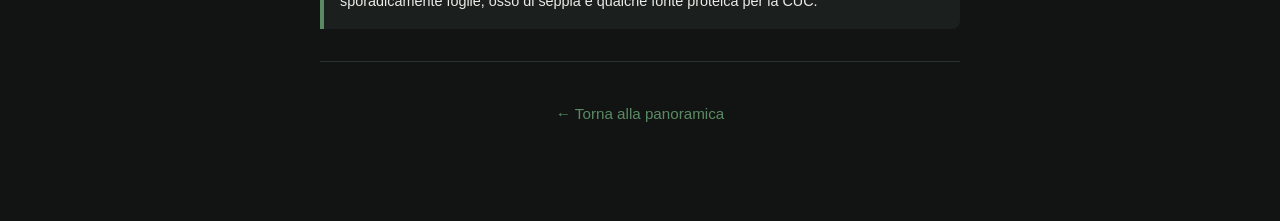
==== commit 8ecacba2: "Update bioattivo.html" ====
--- a/bioattivo.html
+++ b/bioattivo.html
@@ -14,7 +14,6 @@
     </nav>
 
     <header style="padding-top: 0;">
-      <span class="badge-tag">Ciclo Naturale</span>
       <h1>Ecosistema Bioattivo</h1>
       <p class="subtitle">Come un micro-mondo si mantiene sano e pulito senza interventi invasivi.</p>
     </header>
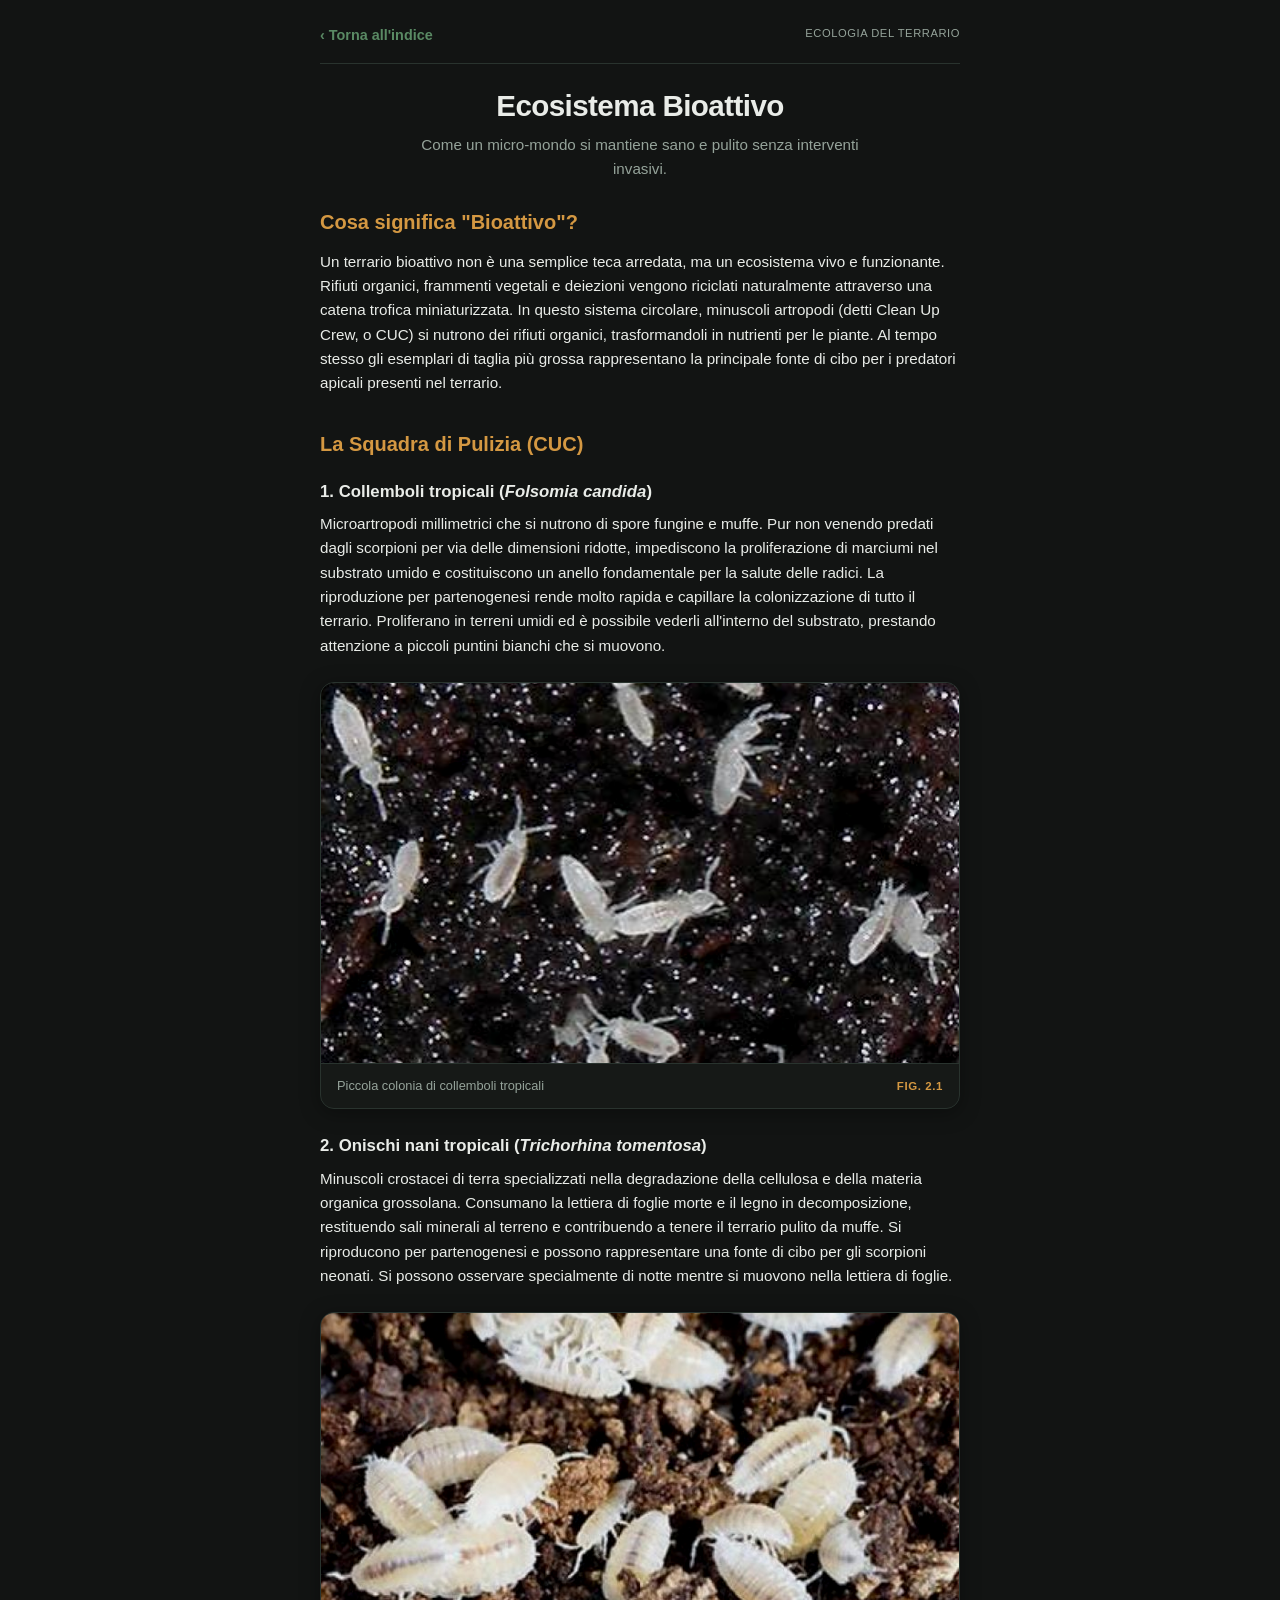
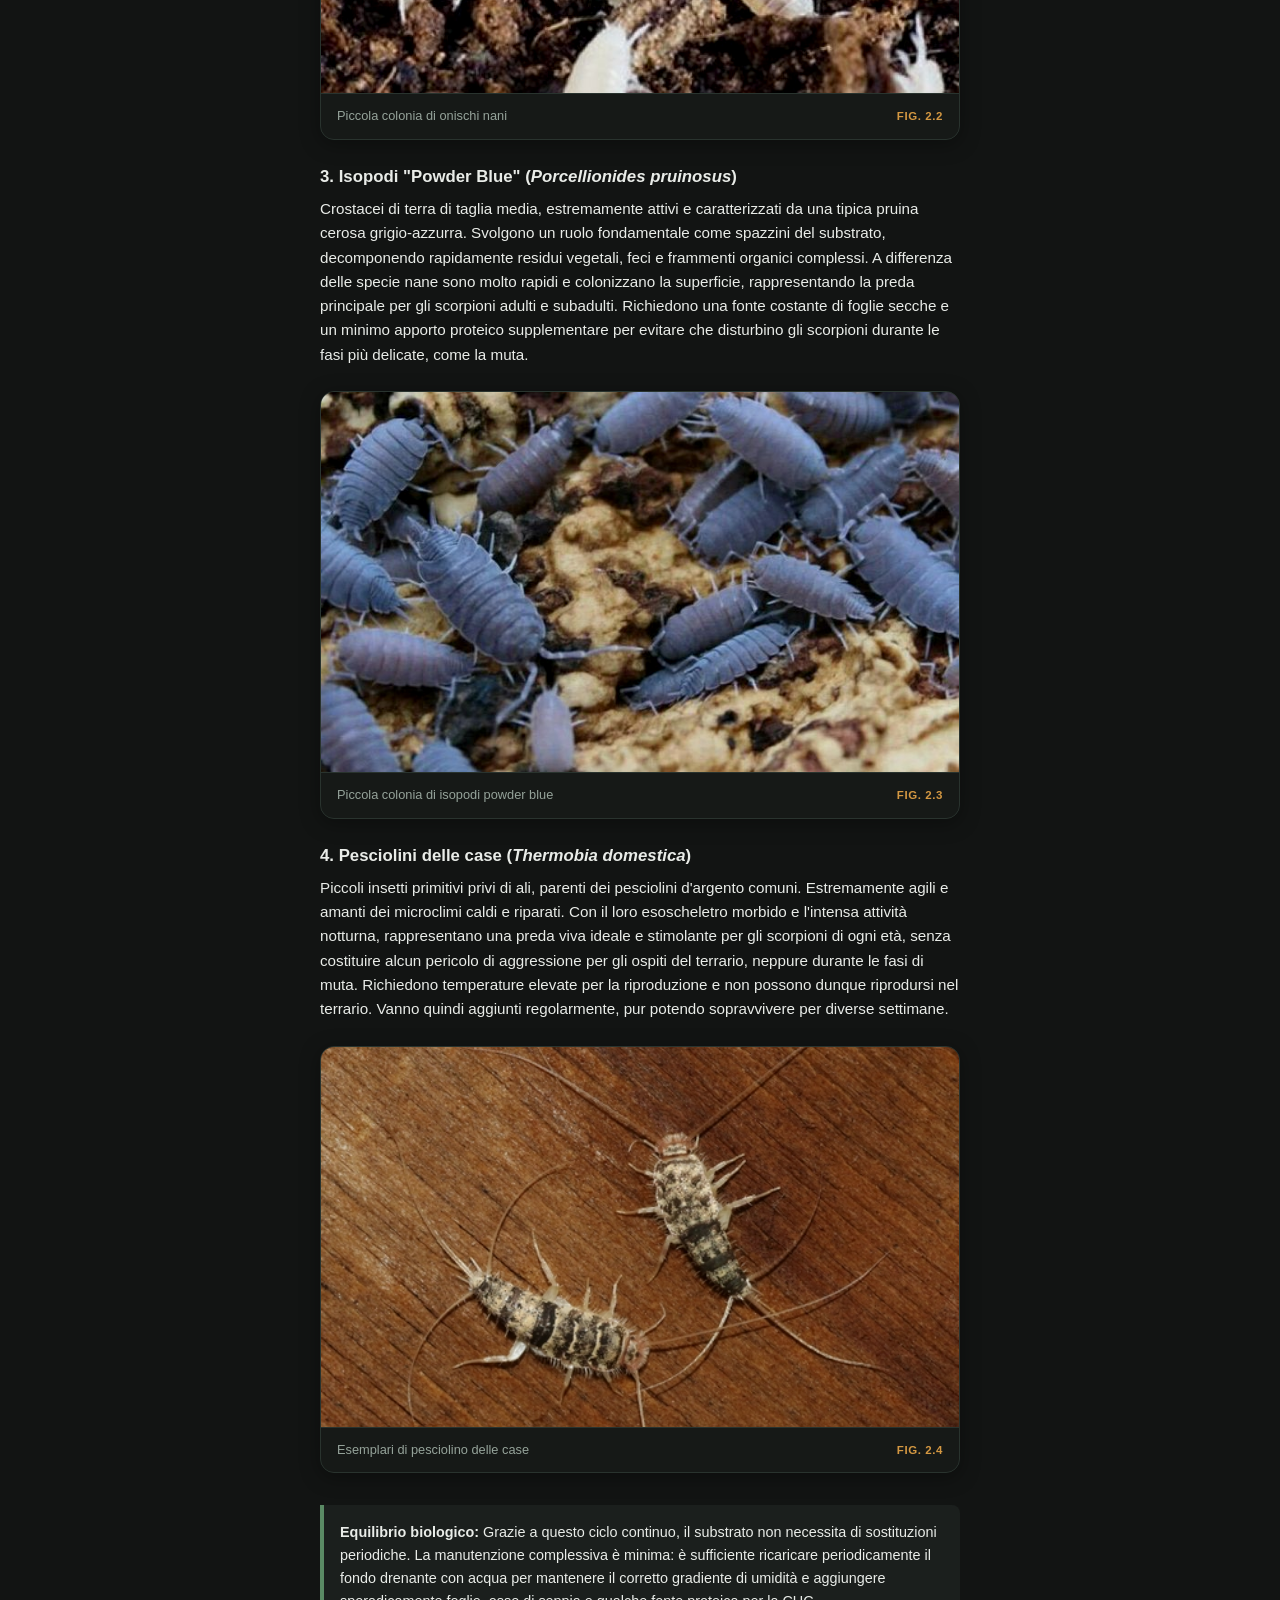
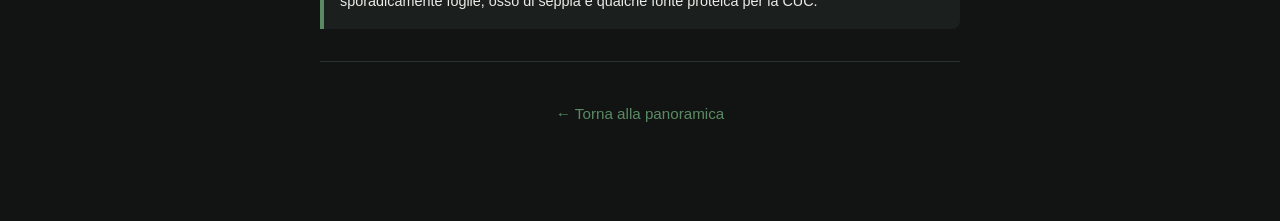
==== commit 89baf8d7: "Update bioattivo.html" ====
--- a/bioattivo.html
+++ b/bioattivo.html
@@ -11,6 +11,7 @@
   <div class="container page-content">
     <nav class="top-nav-bar">
       <a href="index.html" class="back-link">‹ Torna all'indice</a>
+      <span class="status-label">Ecologia del terrario</span>
     </nav>
 
     <header style="padding-top: 0;">
